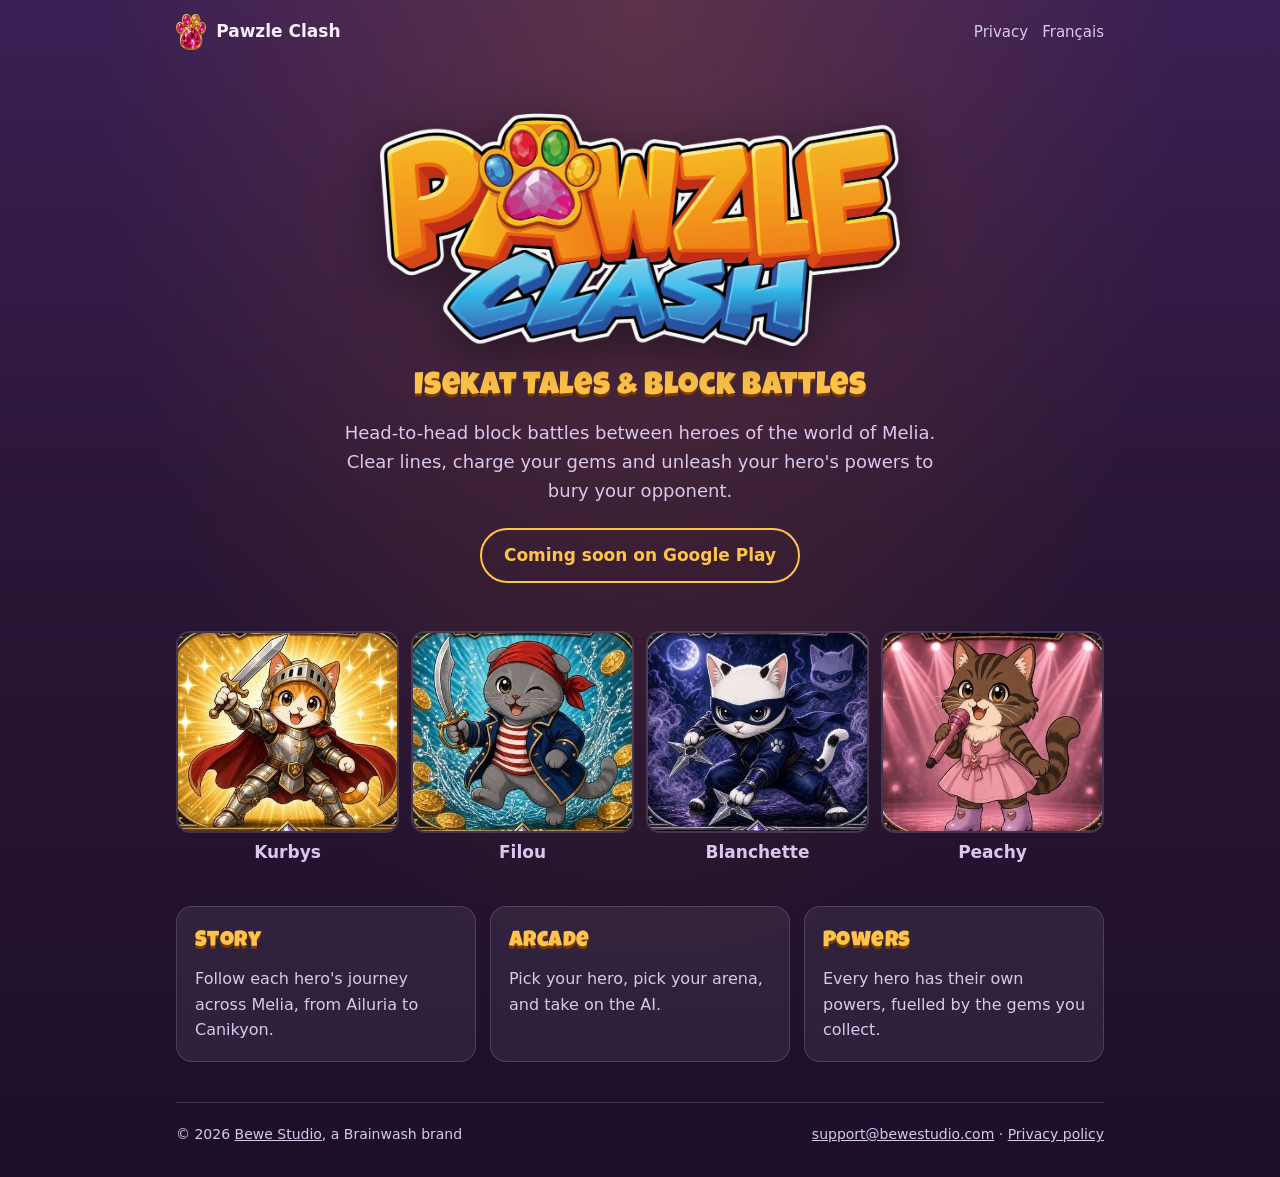
==== index.html @ 9e5b5ccb "Première version du site pawzleclash.com Co-Authored-By: Claude Opus 5.5 <noreply@anthropic.com> Cla" ====
<!doctype html>
<html lang="en">
<head>
<meta charset="utf-8">
<meta name="viewport" content="width=device-width, initial-scale=1">
<title>Pawzle Clash</title>
<meta name="description" content="Pawzle Clash, a cat block battle puzzle game by Bewe Studio. Coming soon on Google Play.">
<link rel="icon" href="/images/bijou_icone.png">
<link rel="alternate" hreflang="fr" href="/fr/">
<link rel="stylesheet" href="/style.css">
</head>
<body>
<div class="page">
  <header class="barre">
    <a class="marque" href="/"><img src="/images/bijou_icone.png" alt="">Pawzle Clash</a>
    <nav><a href="/privacy.html">Privacy</a><a href="/fr/" lang="fr">Français</a></nav>
  </header>

  <main>
    <section class="heros">
      <img class="logo" src="/images/logo_pawzle_clash.webp" alt="Pawzle Clash" width="1200" height="595">
      <h1 class="titre baseline">Isekat Tales &amp; Block Battles</h1>
      <p class="accroche">Head-to-head block battles between heroes of the world of Melia. Clear lines, charge your gems and unleash your hero's powers to bury your opponent.</p>
      <span class="badge">Coming soon on Google Play</span>
    </section>

    <section class="heros-grille" aria-label="Heroes">
      <figure><img src="/images/kurbys.webp" alt="Kurbys" width="356" height="322" loading="lazy"><figcaption>Kurbys</figcaption></figure>
      <figure><img src="/images/filou.webp" alt="Filou" width="356" height="322" loading="lazy"><figcaption>Filou</figcaption></figure>
      <figure><img src="/images/blanchette.webp" alt="Blanchette" width="356" height="322" loading="lazy"><figcaption>Blanchette</figcaption></figure>
      <figure><img src="/images/peachy.webp" alt="Peachy" width="356" height="322" loading="lazy"><figcaption>Peachy</figcaption></figure>
    </section>

    <section class="blocs">
      <div class="bloc"><h3 class="titre">Story</h3><p>Follow each hero's journey across Melia, from Ailuria to Canikyon.</p></div>
      <div class="bloc"><h3 class="titre">Arcade</h3><p>Pick your hero, pick your arena, and take on the AI.</p></div>
      <div class="bloc"><h3 class="titre">Powers</h3><p>Every hero has their own powers, fuelled by the gems you collect.</p></div>
    </section>
  </main>

  <footer class="pied">
    <span>© 2026 <a href="https://bewestudio.com">Bewe Studio</a>, a Brainwash brand</span>
    <span><a href="mailto:support@bewestudio.com">support@bewestudio.com</a> · <a href="/privacy.html">Privacy policy</a></span>
  </footer>
</div>
</body>
</html>
---- style.css ----
@font-face {
  font-family: "Luckiest Guy";
  src: url("/fonts/luckiest-guy.woff2") format("woff2");
  font-display: swap;
}

:root {
  --nuit: #1c0f2a;
  --violet: #2a1636;
  --violet-clair: #3a1f55;
  --or: #ffc34a;
  --orange: #ff8a1a;
  --texte: #f6eefc;
  --doux: #d9c7ee;
  --carte: rgba(255, 255, 255, 0.07);
  --bord: rgba(255, 255, 255, 0.14);
}

* { box-sizing: border-box; }

html { background: var(--nuit); }

body {
  margin: 0;
  min-height: 100vh;
  color: var(--texte);
  font: 17px/1.6 system-ui, -apple-system, "Segoe UI", Roboto, sans-serif;
  background:
    radial-gradient(ellipse at top, rgba(255, 138, 26, 0.18), transparent 60%),
    linear-gradient(180deg, var(--violet-clair) 0%, var(--violet) 45%, var(--nuit) 100%);
}

a { color: var(--or); }
a:hover { color: #ffe07a; }

.page { max-width: 960px; margin: 0 auto; padding: 0 16px; }

header.barre {
  display: flex;
  align-items: center;
  justify-content: space-between;
  gap: 12px;
  padding: 14px 0;
}
header.barre .marque { display: flex; align-items: center; gap: 10px; text-decoration: none; color: var(--texte); font-weight: 600; }
header.barre .marque img { height: 36px; width: auto; }
header.barre nav { display: flex; gap: 14px; font-size: 15px; }
header.barre nav a { color: var(--doux); text-decoration: none; }
header.barre nav a:hover, header.barre nav a[aria-current] { color: var(--or); }

.titre {
  font-family: "Luckiest Guy", system-ui, sans-serif;
  font-weight: normal;
  letter-spacing: 0.02em;
  color: var(--or);
  text-shadow: 0 3px 0 #7a3d00;
}

.heros { text-align: center; padding: 24px 0 8px; }
.heros .logo { width: min(520px, 100%); height: auto; filter: drop-shadow(0 10px 24px rgba(0, 0, 0, 0.45)); }
.heros .baseline { font-size: clamp(22px, 5vw, 32px); margin: 8px 0 6px; }
.heros p.accroche { max-width: 620px; margin: 0 auto; color: var(--doux); font-size: 18px; }

.badge {
  display: inline-block;
  margin-top: 22px;
  padding: 12px 22px;
  border-radius: 999px;
  border: 2px solid var(--or);
  color: var(--or);
  font-weight: 700;
}

.heros-grille {
  display: grid;
  grid-template-columns: repeat(4, 1fr);
  gap: 12px;
  margin: 40px 0;
}
.heros-grille figure { margin: 0; text-align: center; }
.heros-grille img { width: 100%; height: auto; border-radius: 14px; border: 2px solid var(--bord); display: block; }
.heros-grille figcaption { margin-top: 6px; font-weight: 600; color: var(--doux); }

.blocs { display: grid; grid-template-columns: repeat(3, 1fr); gap: 14px; margin-bottom: 40px; }
.bloc { background: var(--carte); border: 1px solid var(--bord); border-radius: 16px; padding: 18px; }
.bloc h3 { margin: 0 0 6px; font-size: 22px; }
.bloc p { margin: 0; color: var(--doux); font-size: 16px; }

.texte { background: var(--carte); border: 1px solid var(--bord); border-radius: 18px; padding: 24px; margin: 16px 0 40px; }
.texte h1 { font-size: clamp(28px, 6vw, 40px); margin: 0 0 4px; }
.texte h2 { color: var(--or); font-size: 20px; margin: 28px 0 6px; }
.texte .date { color: var(--doux); margin-top: 0; }
.texte ul { padding-left: 22px; }

footer.pied {
  border-top: 1px solid var(--bord);
  padding: 20px 0 32px;
  color: var(--doux);
  font-size: 14px;
  display: flex;
  flex-wrap: wrap;
  gap: 8px 18px;
  justify-content: space-between;
}
footer.pied a { color: var(--doux); }

@media (max-width: 720px) {
  .heros-grille { grid-template-columns: repeat(2, 1fr); }
  .blocs { grid-template-columns: 1fr; }
  .texte { padding: 18px; }
}

[data-a-completer] { background: #ffe07a; color: #3d1400; padding: 0 4px; border-radius: 4px; }
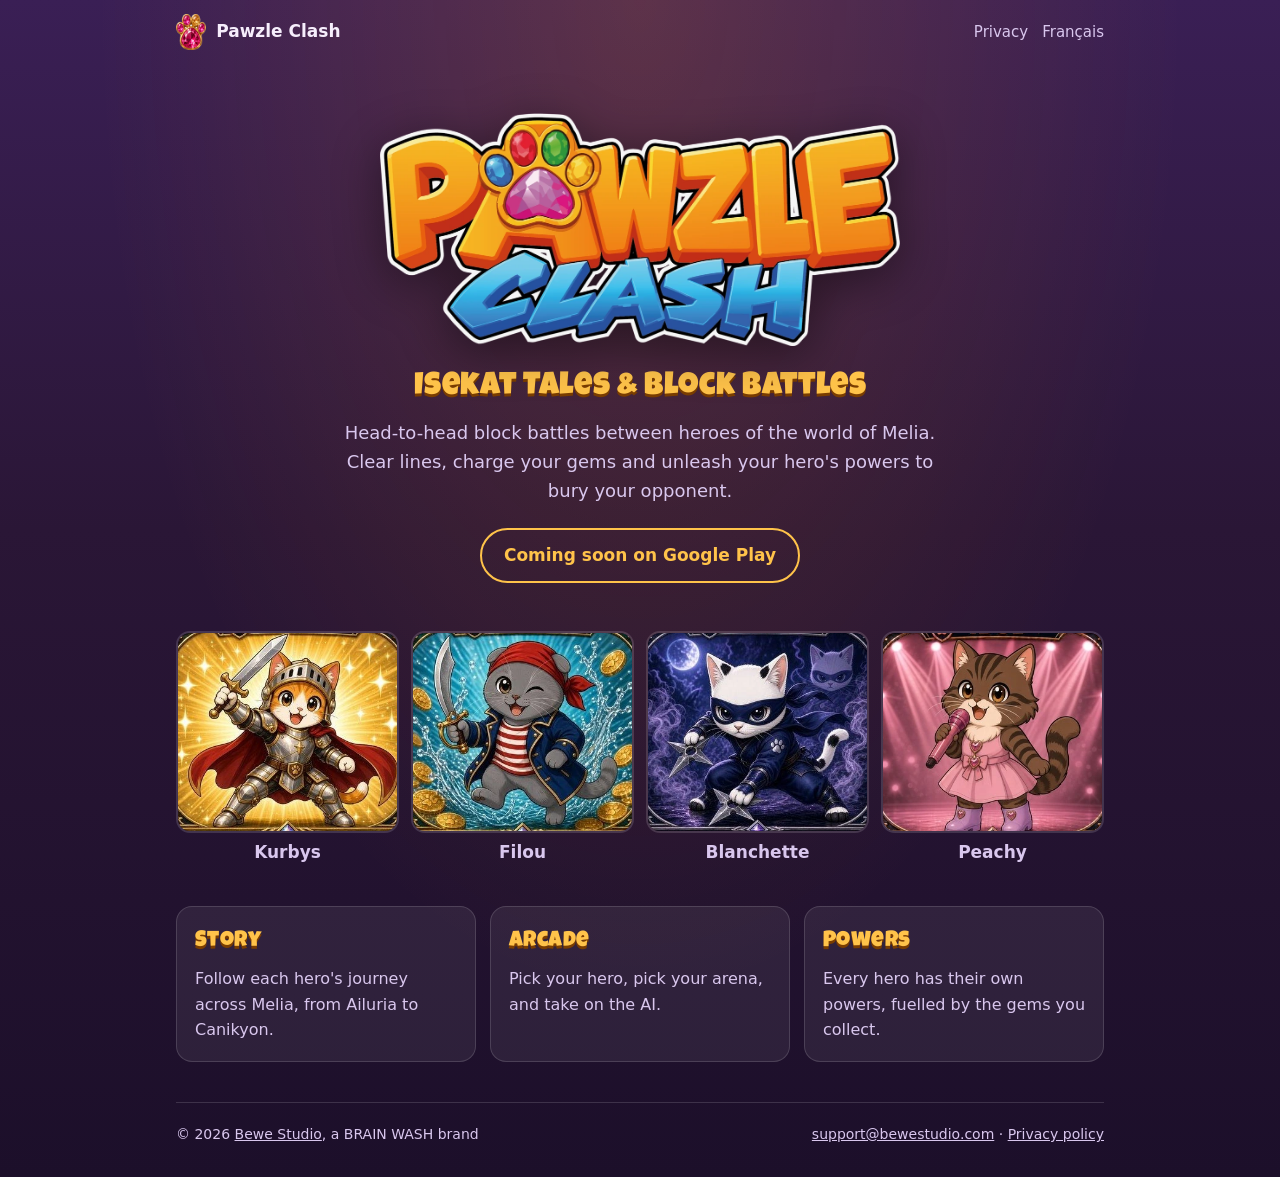
==== commit 36238834: "Raison sociale BRAIN WASH et directeur de la publication Co-Authored-By: Claude Opus 5.5 <noreply@an" ====
--- a/index.html
+++ b/index.html
@@ -39,7 +39,7 @@
   </main>
 
   <footer class="pied">
-    <span>© 2026 <a href="https://bewestudio.com">Bewe Studio</a>, a Brainwash brand</span>
+    <span>© 2026 <a href="https://bewestudio.com">Bewe Studio</a>, a BRAIN WASH brand</span>
     <span><a href="mailto:support@bewestudio.com">support@bewestudio.com</a> · <a href="/privacy.html">Privacy policy</a></span>
   </footer>
 </div>
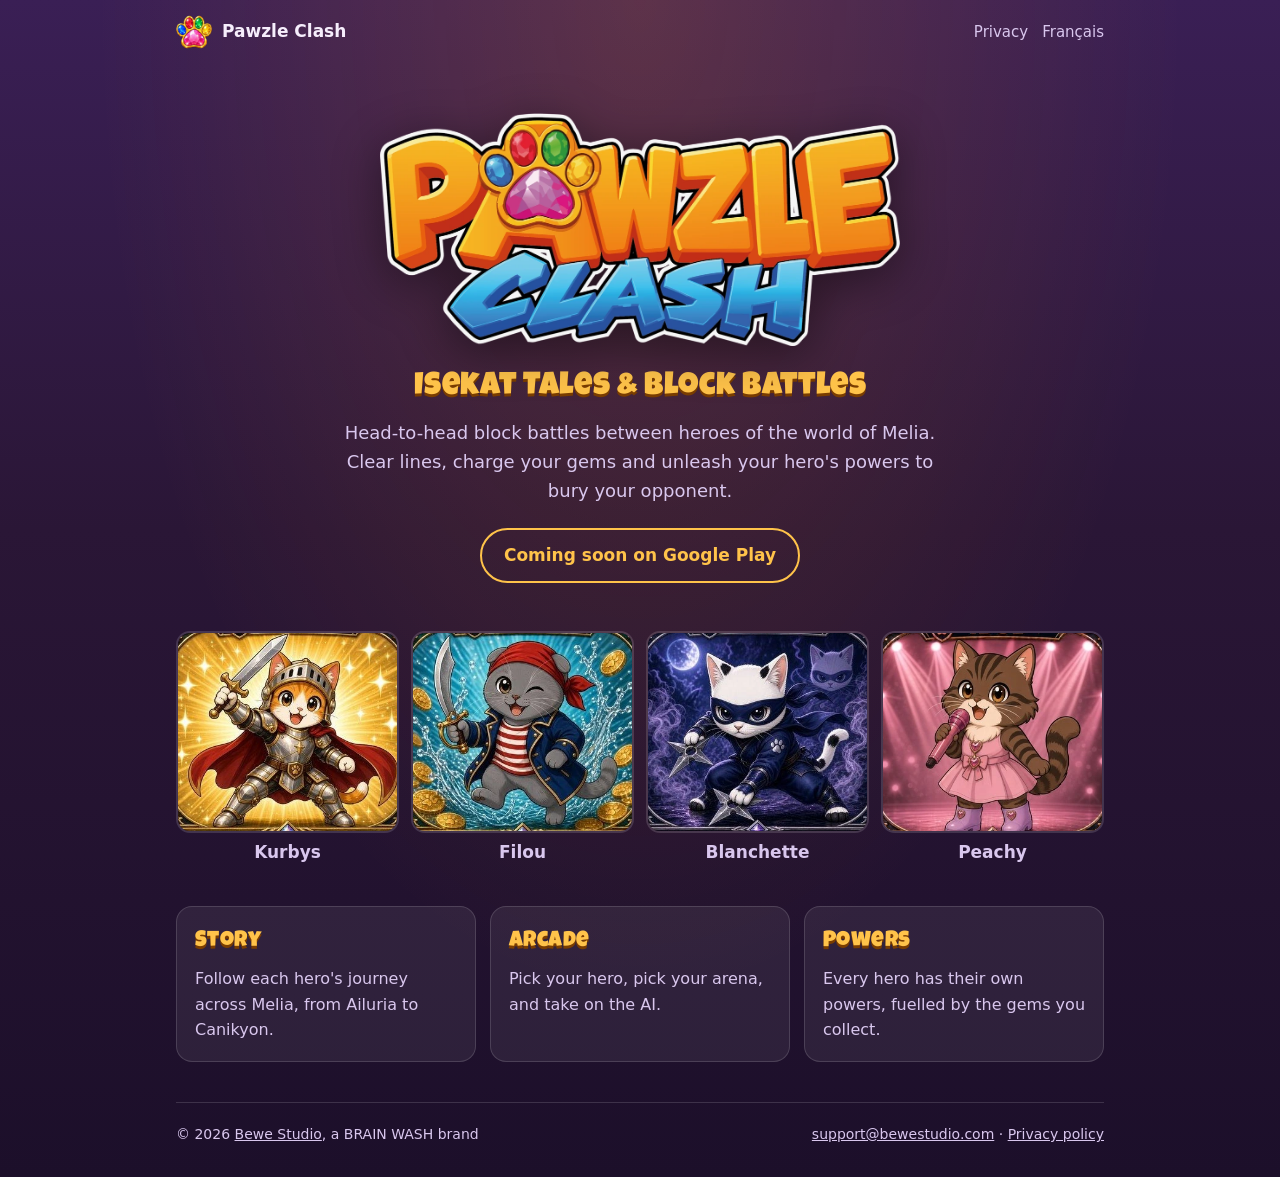
==== commit 8a955e3f: "Bijou officiel (monture, paume rose, pierres bleue, rouge, verte et jaune) à la place de l'ancienne " ====
--- a/index.html
+++ b/index.html
@@ -5,14 +5,14 @@
 <meta name="viewport" content="width=device-width, initial-scale=1">
 <title>Pawzle Clash</title>
 <meta name="description" content="Pawzle Clash, a cat block battle puzzle game by Bewe Studio. Coming soon on Google Play.">
-<link rel="icon" href="/images/bijou_icone.png">
+<link rel="icon" href="/images/favicon.png">
 <link rel="alternate" hreflang="fr" href="/fr/">
 <link rel="stylesheet" href="/style.css">
 </head>
 <body>
 <div class="page">
   <header class="barre">
-    <a class="marque" href="/"><img src="/images/bijou_icone.png" alt="">Pawzle Clash</a>
+    <a class="marque" href="/"><img src="/images/bijou.png" alt="">Pawzle Clash</a>
     <nav><a href="/privacy.html">Privacy</a><a href="/fr/" lang="fr">Français</a></nav>
   </header>
 
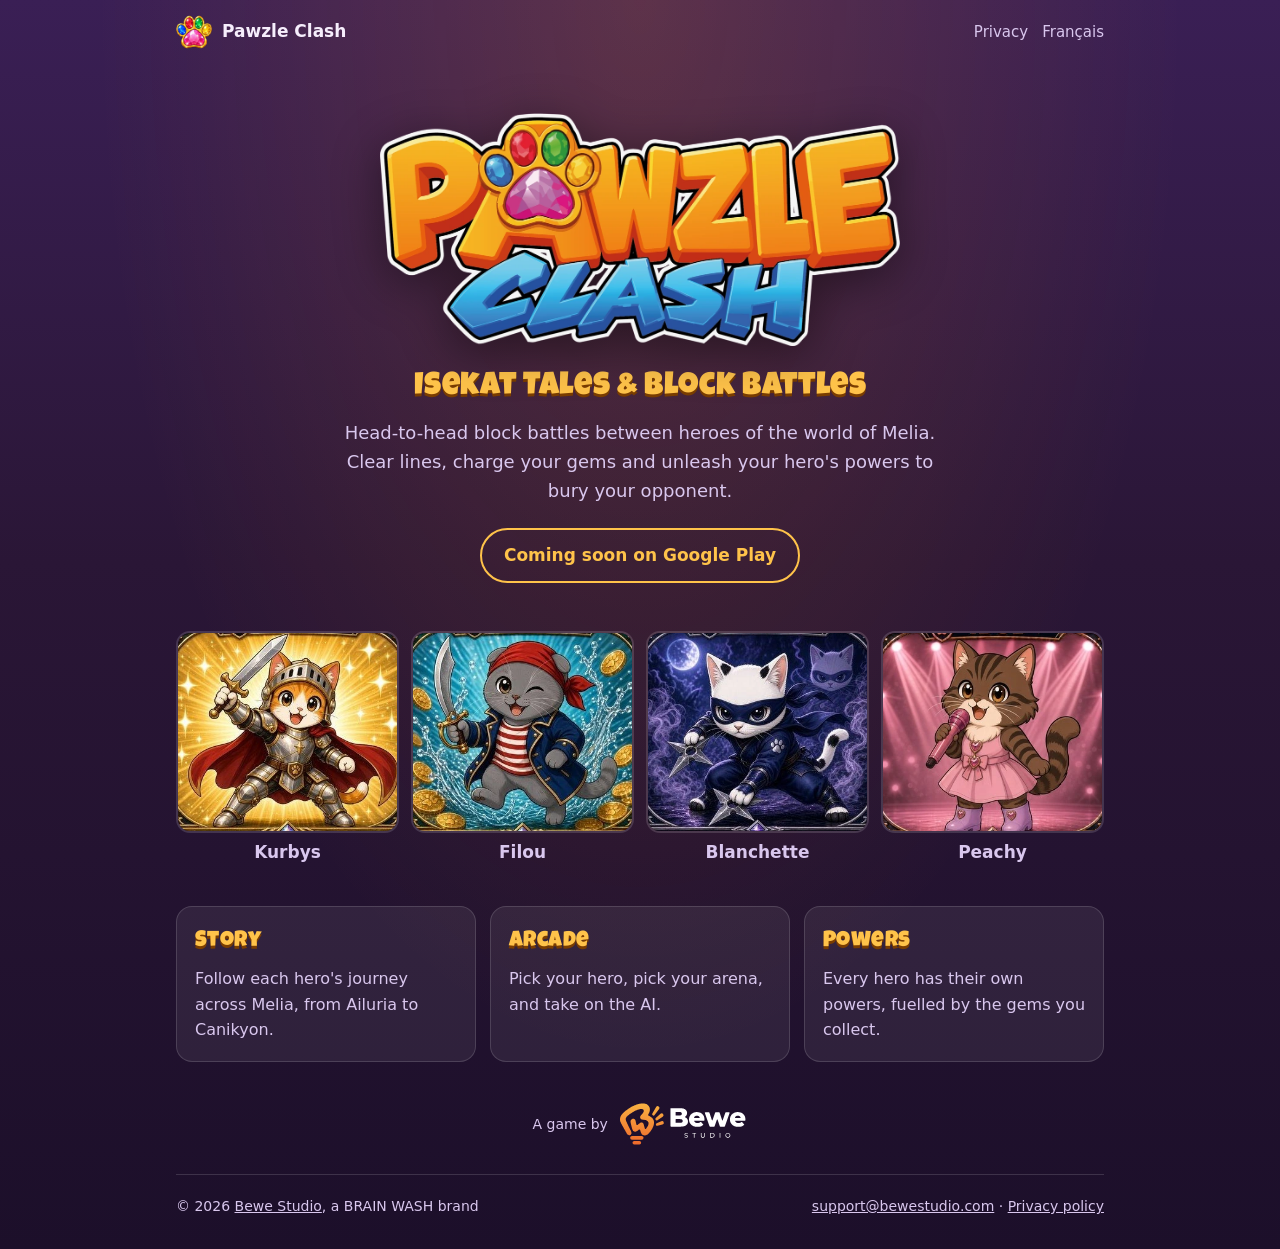
==== commit 5569acf7: "Ajoute la signature Bewe Studio en pied de page Logo Bewe Studio (version pour fond sombre) précédé " ====
--- a/index.html
+++ b/index.html
@@ -38,6 +38,10 @@
     </section>
   </main>
 
+  <a class="studio-signature" href="https://bewestudio.com">
+    <span>A game by</span>
+    <img src="/images/bewe-studio.svg" alt="Bewe Studio" width="128" height="44">
+  </a>
   <footer class="pied">
     <span>© 2026 <a href="https://bewestudio.com">Bewe Studio</a>, a BRAIN WASH brand</span>
     <span><a href="mailto:support@bewestudio.com">support@bewestudio.com</a> · <a href="/privacy.html">Privacy policy</a></span>
--- a/style.css
+++ b/style.css
@@ -104,6 +104,20 @@
 }
 footer.pied a { color: var(--doux); }
 
+.studio-signature {
+  display: flex;
+  align-items: center;
+  justify-content: center;
+  gap: 12px;
+  margin: 8px 0 28px;
+  color: var(--doux);
+  font-size: 14px;
+  text-decoration: none;
+}
+.studio-signature img { height: 44px; width: auto; transition: transform 0.15s; }
+.studio-signature:hover { color: var(--texte); }
+.studio-signature:hover img { transform: scale(1.04); }
+
 @media (max-width: 720px) {
   .heros-grille { grid-template-columns: repeat(2, 1fr); }
   .blocs { grid-template-columns: 1fr; }
